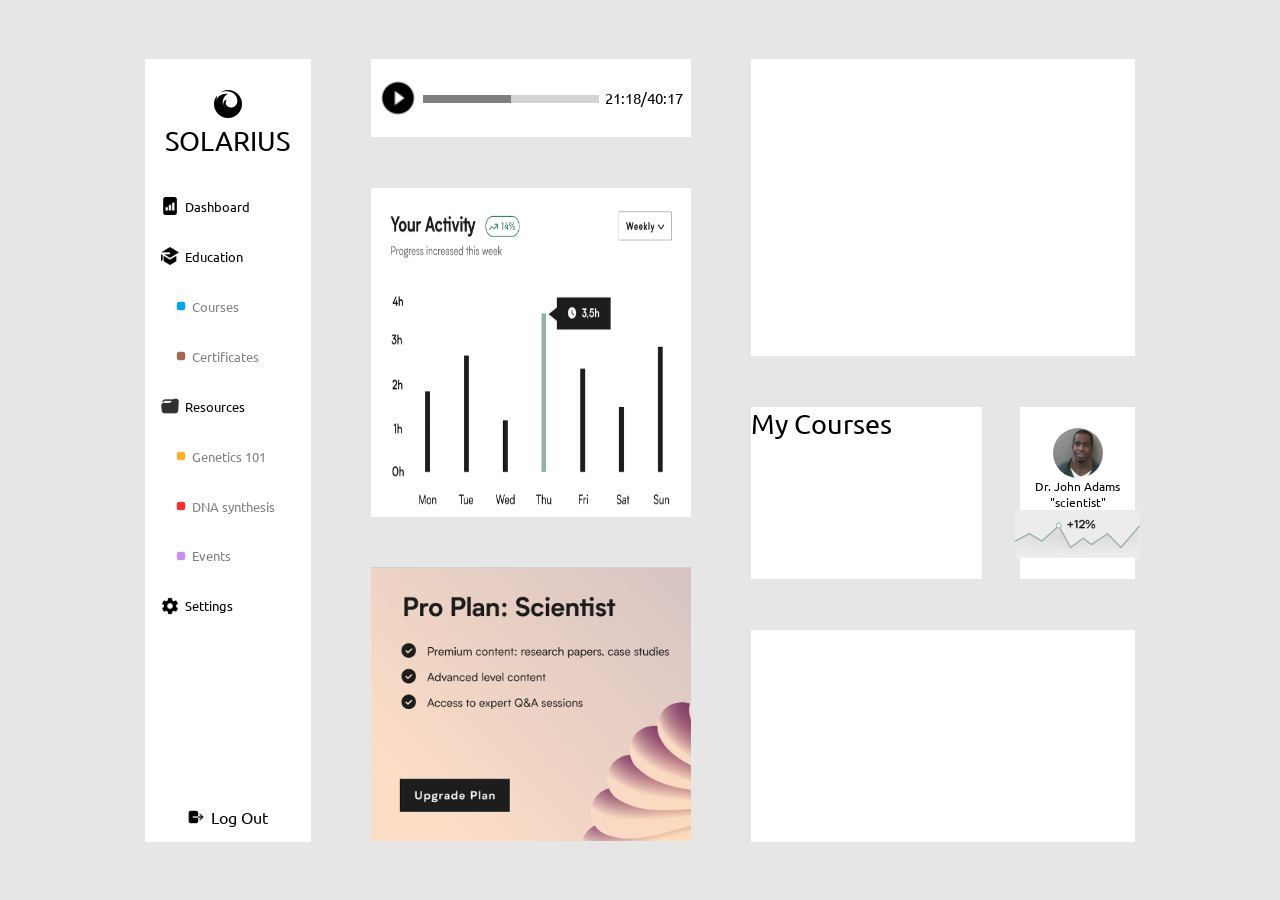
==== team.html @ 65186cd3 "finished the pfp" ====
<!DOCTYPE html>
<html lang="en">
    <head>
        <link href="teams.css" rel="stylesheet" type="text/css">
        <link rel="preconnect" href="https://fonts.googleapis.com">
        <link rel="preconnect" href="https://fonts.gstatic.com" crossorigin>
        <link href="https://fonts.googleapis.com/css2?family=Noto+Sans:wght@900&family=Signika:wght@700&family=Ubuntu:wght@500&display=swap" rel="stylesheet">
    </head>
    <body>
        <!--hi taylyn-->
        <div class="nav">
            <div class="company">
                <div class="logo"><img src="images/Ionic-Ionicons-Logo-firefox.32.png" alt="complogo"></div>
                <span class="title">SOLARIUS</span>
            </div>
            <div class="links">
                <a class="dashy" class="selected"><img class="icon" src="images/Bootstrap-Bootstrap-Bootstrap-file-bar-graph-fill.24.png" alt="graph">Dashboard</a>
                <a class="dashy"> <img class="icon" src="images/Steve-Zondicons-Education.24.png" alt="Education">Education</a>
                <a> <img class="coloricon" src="images/Microsoft-Fluentui-Emoji-Flat-Blue-Square-Flat.16.png" alt="square">Courses</a>
                <a> <img class="coloricon" src="images/Microsoft-Fluentui-Emoji-Flat-Brown-Square-Flat.16.png" alt="brown">Certificates</a>
                <a class="dashy"> <img class="icon" src="images/Custom-Icon-Design-Mono-General-2-Folder.24.png" alt="folder">Resources</a>
                <a> <img class="coloricon" src="images/Microsoft-Fluentui-Emoji-Flat-Yellow-Square-Flat.16.png" alt="yellow">Genetics 101</a>
                <a> <img class="coloricon" src="images/Microsoft-Fluentui-Emoji-Flat-Red-Square-Flat.16.png" alt="red">DNA synthesis</a>
                <a> <img class="coloricon" src="images/Microsoft-Fluentui-Emoji-Flat-Purple-Square-Flat.16.png" alt="purple">Events</a>
                <a class="dashy" id="pageButton" href="settings.html"><img src="images/Ionic-Ionicons-Settings-sharp.24.png" alt="Settings"> Settings</a>
            </div>
            <div class="space"></div>
            <div class="logout"><a> <img src="images/Ionic-Ionicons-Log-out.24.png" alt="log out">Log Out</a></div>
        </div>
        <div class="middle home">
            <div class="music">
                <img src="images/Pictogrammers-Material-Play-circle.32.png" alt="play button">
                <div class="musicbar">
                    <div class="totalplay"></div>
                    <div class="playbar"></div>
                </div>
                <span>21:18/40:17</span>
            </div>
            <div class="activity"></div>
            <div class="proplan"></div>
        </div>
        <div class="last homeE">
            <div class="principles"></div>
            <div class="row">
                <div class="course">
                    <div class="top"><span class="title">My Courses</span><span></span></div>
                    <div class="bars"></div>
                    <div class="inputs"></div>
                </div>
                <div class="scientist">
                    <img class="pfp" src="images/mugshot.jpg" alt="cool pfp">
                    <span>Dr. John Adams</span>
                    <span>"scientist"</span>
                    <img class="stocks" src="images/snipping.png" alt="12%">
                </div>
            </div>
            <div class="blog"></div>
        </div>
        <script src="main.js"></script>
    </body>
</html>
---- teams.css ----
.last, .music, .middle, .nav {
  display: flex;
  flex-direction: column;
  align-items: center;
}

a, span {
  font-family: "Noto Sans", sans-serif;
  font-family: "Signika", sans-serif;
  font-family: "Ubuntu", sans-serif;
}

.company {
  display: flex;
  justify-content: center;
  flex-direction: column;
  text-align: center;
}

html, body, head {
  padding: 0;
  margin: 0;
  border: 0;
}

body {
  height: 100vh;
  background-color: rgb(230, 230, 230);
  display: flex;
  justify-content: center;
  align-items: center;
}

.nav {
  width: 13%;
  height: 87vh;
  margin: 30px;
  background-color: white;
  justify-content: space-between;
  flex-wrap: nowrap;
}

.company {
  flex-grow: 2;
  margin: 18% 0;
}

.links {
  height: 80%;
  width: 90%;
  display: flex;
  flex-wrap: wrap;
  justify-content: center;
}
.links a {
  width: 70%;
  color: gray;
  font-size: 13px;
  background-color: white;
  height: 4vh;
  display: flex;
  align-items: center;
}
.links img {
  width: 18px;
  margin-right: 6px;
}
.links .coloricon {
  width: 10px;
  border-radius: 100%;
}
.links .dashy {
  width: 90%;
  color: black;
}

.links a:hover {
  background-color: rgb(240, 240, 240);
}

.selected {
  background-color: rgb(240, 240, 240);
}

.space {
  height: 30%;
}

.logout {
  margin-bottom: 15px;
}
.logout img {
  width: 18px;
  margin-right: 6px;
}
.logout a {
  display: flex;
  align-items: center;
}

.middle {
  width: 25%;
  height: 87vh;
  margin: 30px;
  justify-content: space-between;
  position: relative;
}

.music {
  background-color: white;
  height: 10%;
  width: 100%;
  flex-direction: row;
  justify-content: space-between;
  align-items: center;
}
.music img {
  width: 38px;
  margin-left: 8px;
}
.music span {
  margin-right: 8px;
  font-size: 15px;
}
.music .musicbar {
  width: 55%;
}
.music .musicbar .playbar {
  background-color: gray;
  width: 50%;
  height: 8px;
  position: relative;
  bottom: 3px;
}
.music .musicbar .totalplay {
  background-color: lightgray;
  width: 100%;
  height: 8px;
  position: relative;
  top: 5px;
}

.activity {
  background-color: white;
  height: 42%;
  width: 100%;
  background-image: url(images/activitygraph4.png);
  background-size: 100% 103%;
}

.proplan {
  background-color: white;
  height: 35%;
  width: 100%;
  background-image: url(images/pro2.png);
  background-size: cover;
}

.last {
  width: 30%;
  height: 87vh;
  margin: 30px;
  justify-content: space-between;
}

.title {
  font-size: 27px;
}

.principles {
  background-color: white;
  width: 100%;
  height: 38%;
}

.row {
  width: 100%;
  height: 22%;
  display: flex;
  justify-content: space-between;
}
.row .course {
  background-color: white;
  width: 60%;
  height: 100%;
}
.row .scientist {
  display: flex;
  justify-content: center;
  align-items: center;
  flex-direction: column;
  background-color: white;
  width: 30%;
  height: 100%;
}
.row .scientist span {
  font-size: 12px;
}
.row .scientist .pfp {
  width: 50px;
  height: 50px;
  border-radius: 100%;
}
.row .scientist .stocks {
  width: 125px;
}

.blog {
  background-color: white;
  width: 100%;
  height: 27%;
}

a {
  text-decoration: none;
}

.greeaa {
  background-color: aquamarine;
}/*# sourceMappingURL=teams.css.map */
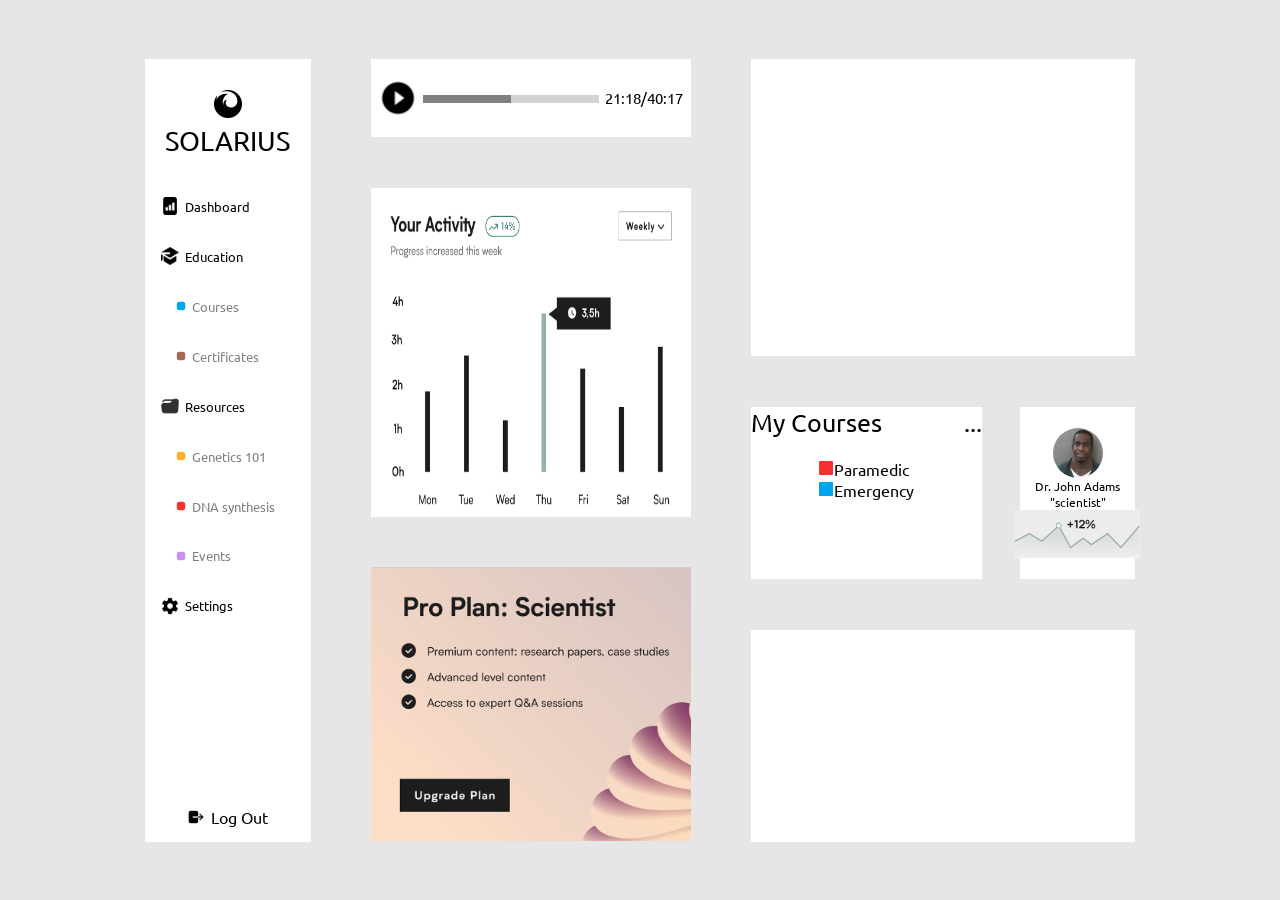
==== commit e38e904a: "Merge branch 'main' of https://github.com/LincolnAtkinson/teams" ====
--- a/team.html
+++ b/team.html
@@ -43,8 +43,11 @@
             <div class="principles"></div>
             <div class="row">
                 <div class="course">
-                    <div class="top"><span class="title">My Courses</span><span></span></div>
-                    <div class="bars"></div>
+                    <div class="top"><span class="title">My Courses</span><span class="title">...</span></div>
+                    <div class="bars">
+                        <div><img class="coloricon" src="images/Microsoft-Fluentui-Emoji-Flat-Red-Square-Flat.16.png" alt="red"><span>Paramedic</span><div class="redBar"></div></div>
+                        <div><img class="coloricon" src="images/Microsoft-Fluentui-Emoji-Flat-Blue-Square-Flat.16.png" alt="square"><span>Emergency</span><div class="greenBar"></div></div>
+                    </div>
                     <div class="inputs"></div>
                 </div>
                 <div class="scientist">
--- a/teams.css
+++ b/teams.css
@@ -1,4 +1,4 @@
-.last, .music, .middle, .nav {
+.course, .last, .music, .middle, .nav {
   display: flex;
   flex-direction: column;
   align-items: center;
@@ -217,4 +217,19 @@
 
 .greeaa {
   background-color: aquamarine;
+}
+
+.top {
+  display: flex;
+  justify-content: space-between;
+  height: 30%;
+  width: 100%;
+}
+.top span {
+  font-size: 25px;
+  height: 100%;
+}
+.top .dots {
+  display: flex;
+  align-items: center;
 }/*# sourceMappingURL=teams.css.map */
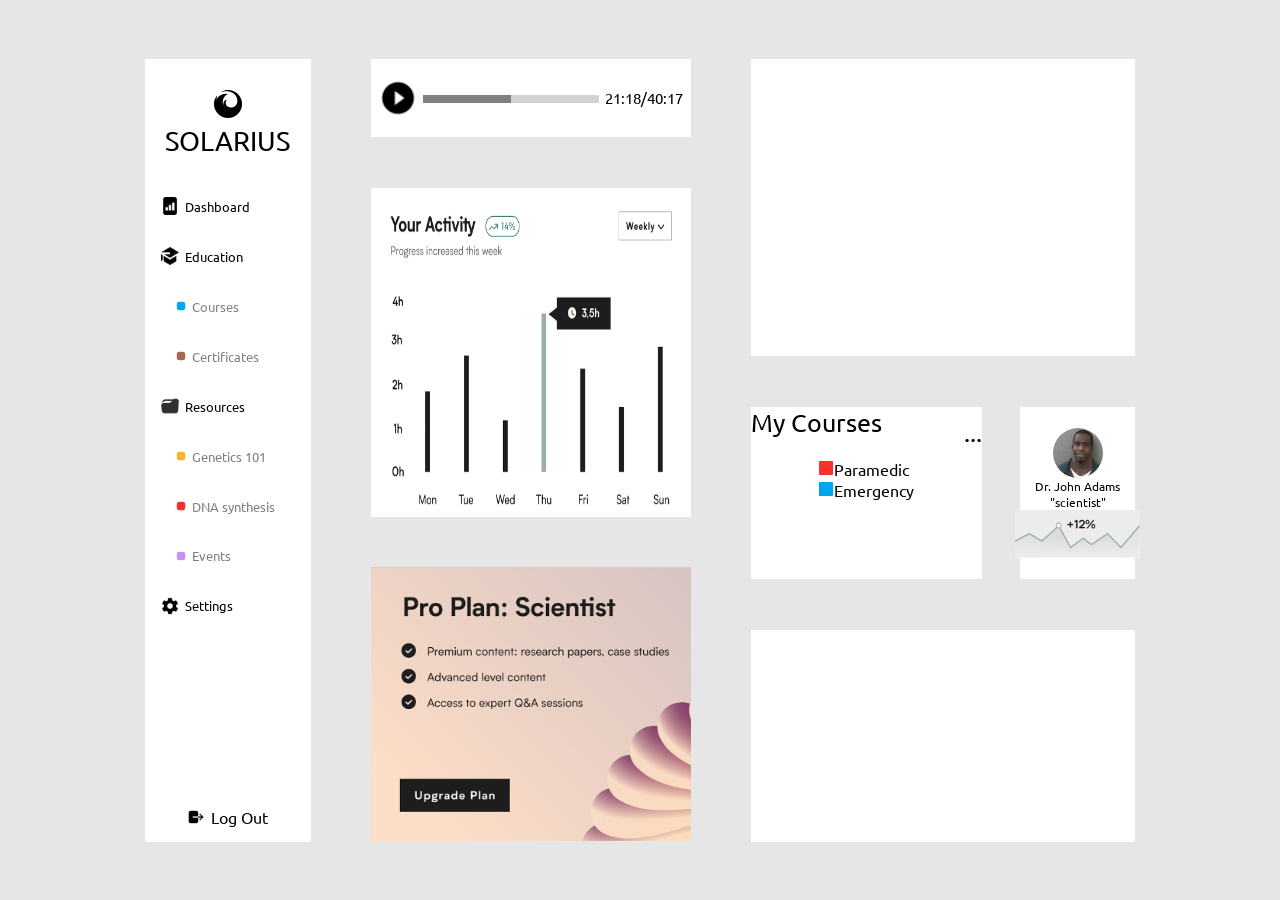
==== commit 7ffd168a: "merggg" ====
--- a/team.html
+++ b/team.html
@@ -43,7 +43,7 @@
             <div class="principles"></div>
             <div class="row">
                 <div class="course">
-                    <div class="top"><span class="title">My Courses</span><span class="title">...</span></div>
+                    <div class="top"><span class="title">My Courses</span><span class="title dots">...</span></div>
                     <div class="bars">
                         <div><img class="coloricon" src="images/Microsoft-Fluentui-Emoji-Flat-Red-Square-Flat.16.png" alt="red"><span>Paramedic</span><div class="redBar"></div></div>
                         <div><img class="coloricon" src="images/Microsoft-Fluentui-Emoji-Flat-Blue-Square-Flat.16.png" alt="square"><span>Emergency</span><div class="greenBar"></div></div>
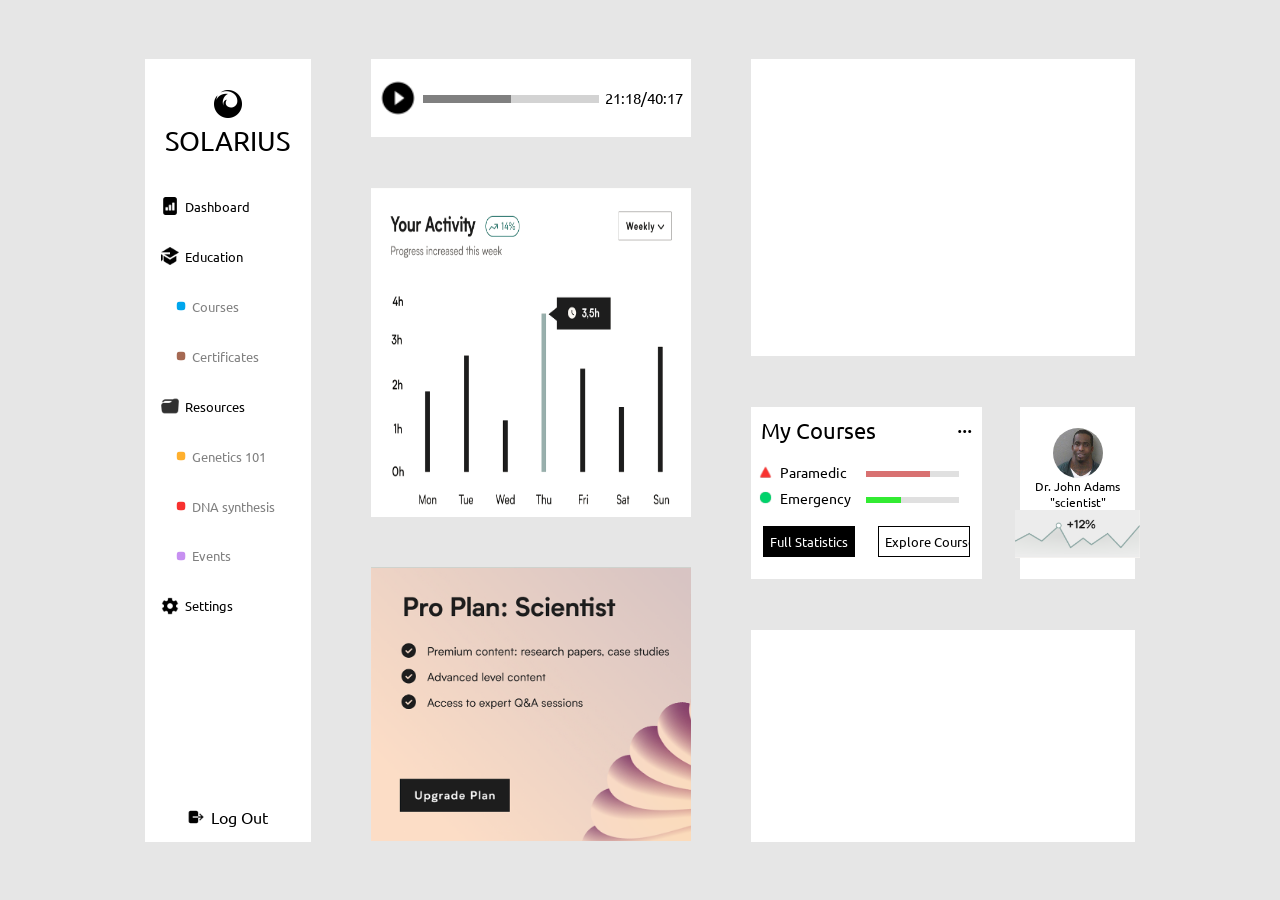
==== commit c581dbc1: "finscours" ====
--- a/team.html
+++ b/team.html
@@ -43,12 +43,33 @@
             <div class="principles"></div>
             <div class="row">
                 <div class="course">
-                    <div class="top"><span class="title">My Courses</span><span class="title dots">...</span></div>
+                    <div class="top"><span class="title">My Courses</span><span class="title dott">...</span></div>
                     <div class="bars">
-                        <div><img class="coloricon" src="images/Microsoft-Fluentui-Emoji-Flat-Red-Square-Flat.16.png" alt="red"><span>Paramedic</span><div class="redBar"></div></div>
-                        <div><img class="coloricon" src="images/Microsoft-Fluentui-Emoji-Flat-Blue-Square-Flat.16.png" alt="square"><span>Emergency</span><div class="greenBar"></div></div>
+                        <div class="child">
+                            <div class="words">
+                                <img class="Rtrgle" src="images/biggerTriangle.png" alt="red">
+                                <span>Paramedic</span>
+                            </div>
+                            <div class="lines">
+                               <div class="redBar"></div>
+                                <div class="BredBar"></div> 
+                            </div>
+                        </div>
+                        <div class="child">
+                            <div class="words">
+                                <img class="squarea" src="images/greencircle.png" alt="square">
+                                <span>Emergency</span>
+                            </div>
+                            <div class="lines">
+                                <div class="greenBar"></div>
+                                <div class="BgreenBar"></div>
+                            </div>
+                        </div>
                     </div>
-                    <div class="inputs"></div>
+                    <div class="inputs">
+                        <input class="Bbutton" type="button" value="Full Statistics">
+                        <input class="Wbutton" type="button" value="Explore Courses">
+                    </div>
                 </div>
                 <div class="scientist">
                     <img class="pfp" src="images/mugshot.jpg" alt="cool pfp">
--- a/teams.css
+++ b/teams.css
@@ -4,7 +4,7 @@
   align-items: center;
 }
 
-a, span {
+.inputs input, a, span {
   font-family: "Noto Sans", sans-serif;
   font-family: "Signika", sans-serif;
   font-family: "Ubuntu", sans-serif;
@@ -226,10 +226,98 @@
   width: 100%;
 }
 .top span {
-  font-size: 25px;
+  font-size: 22px;
+  height: 60%;
+  margin: 10px;
+}
+.top .dott {
+  display: flex;
+  align-items: center;
+  margin: 2px 10px;
+}
+
+.bars {
+  width: 100%;
+  display: flex;
+  flex-direction: column;
+}
+.bars .child {
+  display: flex;
+  align-items: center;
+  justify-content: space-between;
   height: 100%;
-}
-.top .dots {
-  display: flex;
-  align-items: center;
+  margin: 4px 0px;
+}
+.bars .child .words {
+  display: flex;
+  align-items: center;
+}
+.bars .child .words span {
+  font-size: 14px;
+}
+.bars .child .words img {
+  margin: 0px 8px;
+}
+.bars .child .words .squarea {
+  width: 13px;
+  height: 13px;
+}
+.bars .child .words .Rtrgle {
+  width: 13px;
+  height: 13px;
+}
+.bars .child .lines {
+  height: 10%;
+  width: 50%;
+}
+.bars .child .lines .redBar {
+  width: 55%;
+  height: 6px;
+  background-color: rgb(216, 113, 113);
+  position: relative;
+  z-index: 1;
+}
+.bars .child .lines .greenBar {
+  width: 30%;
+  height: 6px;
+  background-color: rgb(50, 235, 50);
+  position: relative;
+  z-index: 1;
+}
+.bars .child .lines .BredBar {
+  width: 80%;
+  height: 6px;
+  background-color: rgb(224, 224, 224);
+  position: relative;
+  bottom: 6px;
+}
+.bars .child .lines .BgreenBar {
+  width: 80%;
+  height: 6px;
+  background-color: rgb(224, 224, 224);
+  position: relative;
+  bottom: 6px;
+}
+
+.inputs {
+  height: 30%;
+  width: 100%;
+  display: flex;
+  justify-content: space-around;
+  align-items: center;
+}
+.inputs input {
+  margin-top: 10px;
+  width: 40%;
+  height: 60%;
+}
+.inputs .Bbutton {
+  background-color: black;
+  color: white;
+  border: 0px solid black;
+}
+.inputs .Wbutton {
+  background-color: white;
+  color: black;
+  border: 1px solid black;
 }/*# sourceMappingURL=teams.css.map */
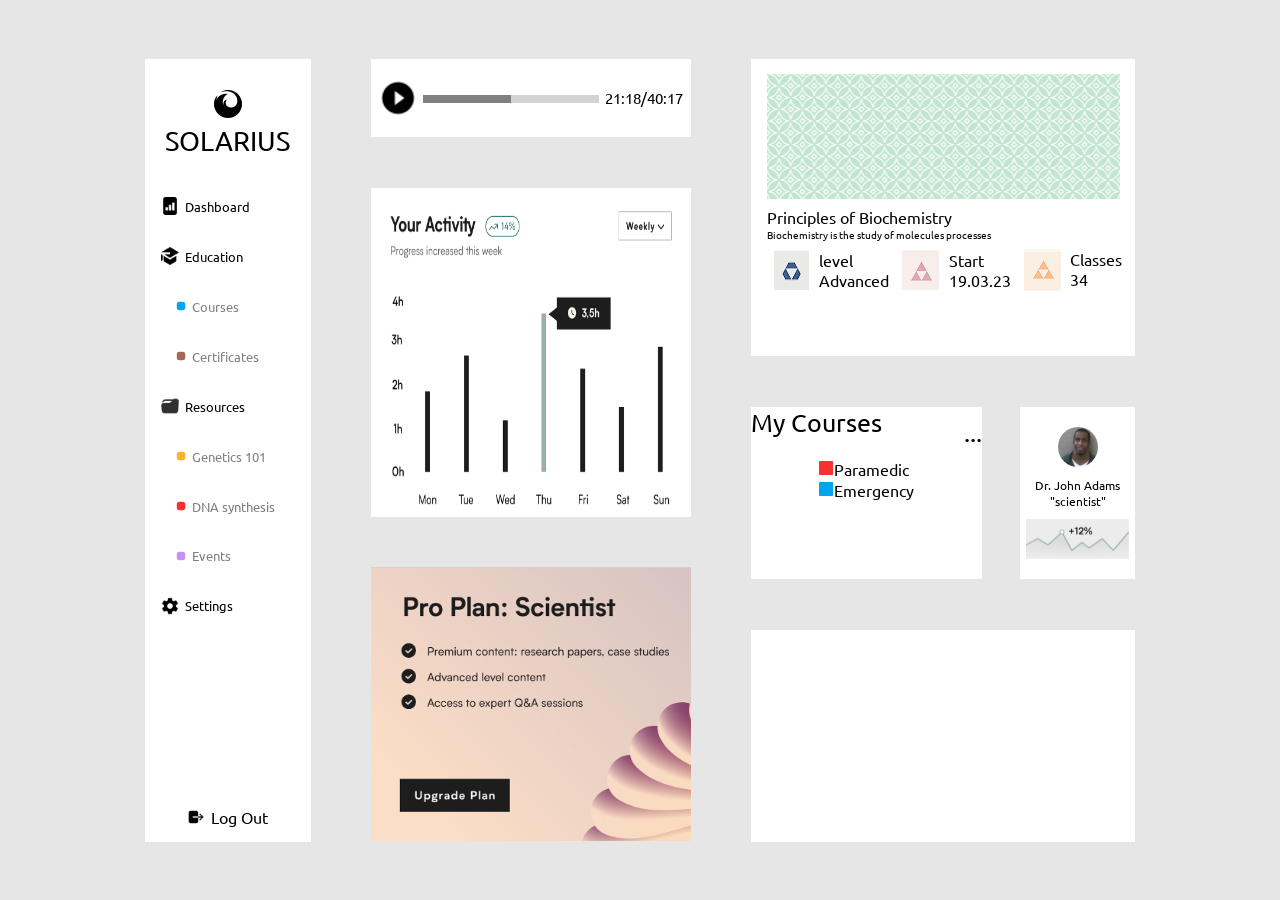
==== commit 01816685: "principles" ====
--- a/team.html
+++ b/team.html
@@ -40,36 +40,38 @@
             <div class="proplan"></div>
         </div>
         <div class="last homeE">
-            <div class="principles"></div>
+            <div class="principles">
+                <div class="container">
+                    
+                </div>
+                <div class="text">
+                    <span>Principles of Biochemistry</span>
+                    <span>Biochemistry is the study of molecules processes</span>
+                </div>
+                <div class="level">
+                    <div class="advanced">
+                        <img src="images/advanced.png" alt=""> 
+                        <div><span>level</span> <span>Advanced</span></div>
+                    </div>
+                    <div class="start">
+                        <img src="images/start.png" alt=" start">
+                        <div><span>Start</span><span>19.03.23</span></div> 
+                    </div> 
+                    <div class="classes">
+                        <img src="images/class.png" alt="classes">
+                        <div><span>Classes</span><span>34</span></div> 
+                    </div>
+                </div>
+                
+            </div>
             <div class="row">
                 <div class="course">
-                    <div class="top"><span class="title">My Courses</span><span class="title dott">...</span></div>
+                    <div class="top"><span class="title">My Courses</span><span class="title dots">...</span></div>
                     <div class="bars">
-                        <div class="child">
-                            <div class="words">
-                                <img class="Rtrgle" src="images/biggerTriangle.png" alt="red">
-                                <span>Paramedic</span>
-                            </div>
-                            <div class="lines">
-                               <div class="redBar"></div>
-                                <div class="BredBar"></div> 
-                            </div>
-                        </div>
-                        <div class="child">
-                            <div class="words">
-                                <img class="squarea" src="images/greencircle.png" alt="square">
-                                <span>Emergency</span>
-                            </div>
-                            <div class="lines">
-                                <div class="greenBar"></div>
-                                <div class="BgreenBar"></div>
-                            </div>
-                        </div>
+                        <div><img class="coloricon" src="images/Microsoft-Fluentui-Emoji-Flat-Red-Square-Flat.16.png" alt="red"><span>Paramedic</span><div class="redBar"></div></div>
+                        <div><img class="coloricon" src="images/Microsoft-Fluentui-Emoji-Flat-Blue-Square-Flat.16.png" alt="square"><span>Emergency</span><div class="greenBar"></div></div>
                     </div>
-                    <div class="inputs">
-                        <input class="Bbutton" type="button" value="Full Statistics">
-                        <input class="Wbutton" type="button" value="Explore Courses">
-                    </div>
+                    <div class="inputs"></div>
                 </div>
                 <div class="scientist">
                     <img class="pfp" src="images/mugshot.jpg" alt="cool pfp">
--- a/teams.css
+++ b/teams.css
@@ -1,10 +1,10 @@
-.course, .last, .music, .middle, .nav {
-  display: flex;
-  flex-direction: column;
-  align-items: center;
-}
-
-.inputs input, a, span {
+.course, .level, .principles .container, .last, .music, .middle, .nav {
+  display: flex;
+  flex-direction: column;
+  align-items: center;
+}
+
+a, span {
   font-family: "Noto Sans", sans-serif;
   font-family: "Signika", sans-serif;
   font-family: "Ubuntu", sans-serif;
@@ -171,6 +171,50 @@
   background-color: white;
   width: 100%;
   height: 38%;
+  display: flex;
+  flex-direction: column;
+}
+.principles .container {
+  width: 92%;
+  height: 125px;
+  margin: 4% 4% 0% 4%;
+  background: red url("images/more-leaves-on-green.png") top center repeat;
+  opacity: 50%;
+}
+.principles span {
+  display: flex;
+}
+
+.text {
+  margin: 2% 4%;
+  display: flex;
+  flex-direction: column;
+}
+.text :nth-child(2) {
+  font-size: 10px;
+}
+
+.level {
+  flex-direction: row;
+  justify-content: space-evenly;
+}
+.level .advanced {
+  display: flex;
+}
+.level .advanced :first-child {
+  margin-right: 10%;
+}
+.level .start {
+  display: flex;
+}
+.level .start :first-child {
+  margin-right: 10%;
+}
+.level .classes {
+  display: flex;
+}
+.level .classes :first-child {
+  margin-right: 10%;
 }
 
 .row {
@@ -197,12 +241,14 @@
   font-size: 12px;
 }
 .row .scientist .pfp {
-  width: 50px;
-  height: 50px;
+  width: 40px;
+  height: 40px;
   border-radius: 100%;
+  margin-bottom: 10px;
 }
 .row .scientist .stocks {
-  width: 125px;
+  width: 90%;
+  margin-top: 10px;
 }
 
 .blog {
@@ -226,98 +272,10 @@
   width: 100%;
 }
 .top span {
-  font-size: 22px;
-  height: 60%;
-  margin: 10px;
-}
-.top .dott {
-  display: flex;
-  align-items: center;
-  margin: 2px 10px;
-}
-
-.bars {
-  width: 100%;
-  display: flex;
-  flex-direction: column;
-}
-.bars .child {
-  display: flex;
-  align-items: center;
-  justify-content: space-between;
+  font-size: 25px;
   height: 100%;
-  margin: 4px 0px;
-}
-.bars .child .words {
-  display: flex;
-  align-items: center;
-}
-.bars .child .words span {
-  font-size: 14px;
-}
-.bars .child .words img {
-  margin: 0px 8px;
-}
-.bars .child .words .squarea {
-  width: 13px;
-  height: 13px;
-}
-.bars .child .words .Rtrgle {
-  width: 13px;
-  height: 13px;
-}
-.bars .child .lines {
-  height: 10%;
-  width: 50%;
-}
-.bars .child .lines .redBar {
-  width: 55%;
-  height: 6px;
-  background-color: rgb(216, 113, 113);
-  position: relative;
-  z-index: 1;
-}
-.bars .child .lines .greenBar {
-  width: 30%;
-  height: 6px;
-  background-color: rgb(50, 235, 50);
-  position: relative;
-  z-index: 1;
-}
-.bars .child .lines .BredBar {
-  width: 80%;
-  height: 6px;
-  background-color: rgb(224, 224, 224);
-  position: relative;
-  bottom: 6px;
-}
-.bars .child .lines .BgreenBar {
-  width: 80%;
-  height: 6px;
-  background-color: rgb(224, 224, 224);
-  position: relative;
-  bottom: 6px;
-}
-
-.inputs {
-  height: 30%;
-  width: 100%;
-  display: flex;
-  justify-content: space-around;
-  align-items: center;
-}
-.inputs input {
-  margin-top: 10px;
-  width: 40%;
-  height: 60%;
-}
-.inputs .Bbutton {
-  background-color: black;
-  color: white;
-  border: 0px solid black;
-}
-.inputs .Wbutton {
-  background-color: white;
-  color: black;
-  border: 1px solid black;
+}
+.top .dots {
+  display: flex;
+  align-items: center;
 }/*# sourceMappingURL=teams.css.map */
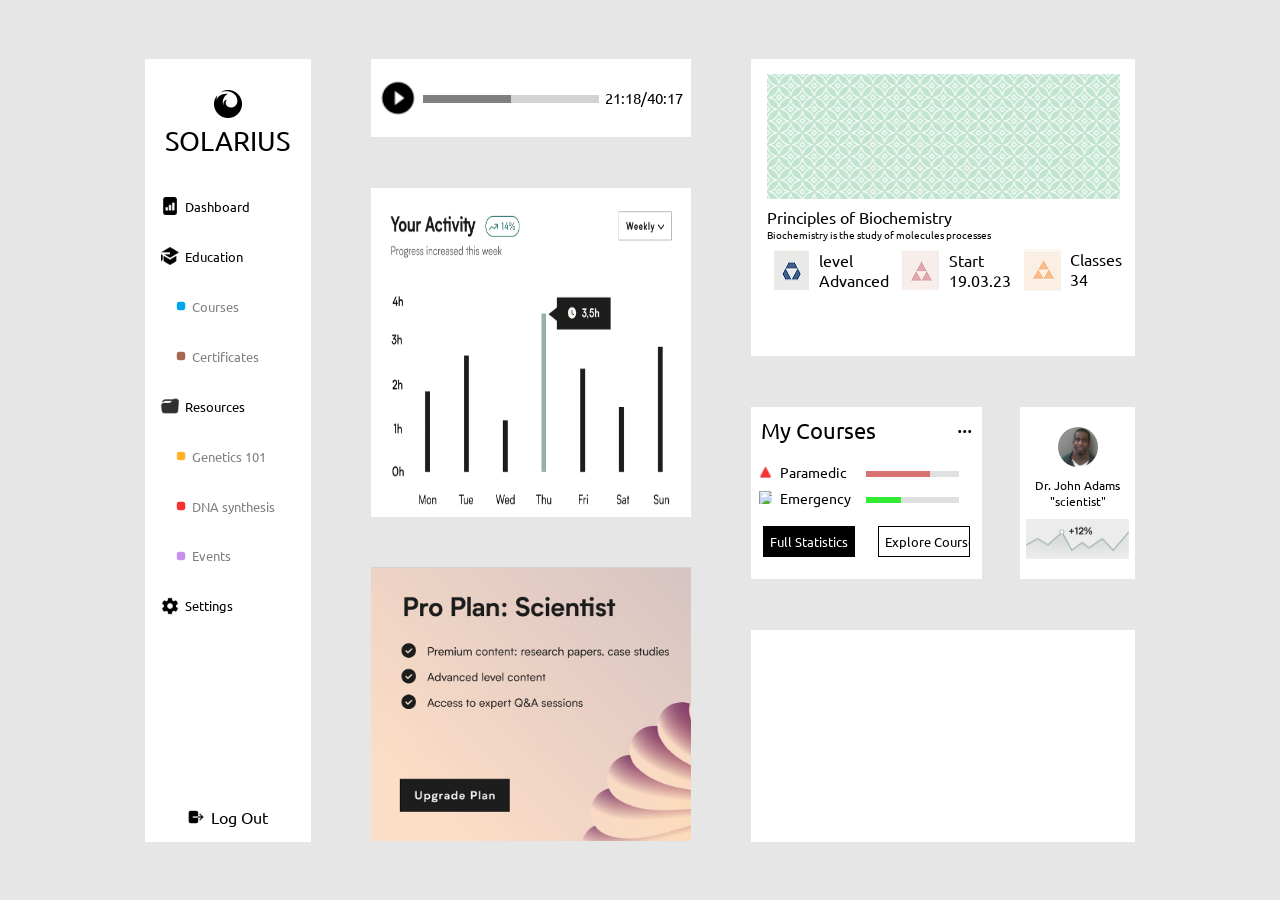
==== commit c533f095: "Merge branch 'main' of https://github.com/LincolnAtkinson/teams" ====
--- a/team.html
+++ b/team.html
@@ -66,12 +66,33 @@
             </div>
             <div class="row">
                 <div class="course">
-                    <div class="top"><span class="title">My Courses</span><span class="title dots">...</span></div>
+                    <div class="top"><span class="title">My Courses</span><span class="title dott">...</span></div>
                     <div class="bars">
-                        <div><img class="coloricon" src="images/Microsoft-Fluentui-Emoji-Flat-Red-Square-Flat.16.png" alt="red"><span>Paramedic</span><div class="redBar"></div></div>
-                        <div><img class="coloricon" src="images/Microsoft-Fluentui-Emoji-Flat-Blue-Square-Flat.16.png" alt="square"><span>Emergency</span><div class="greenBar"></div></div>
+                        <div class="child">
+                            <div class="words">
+                                <img class="Rtrgle" src="images/biggerTriangle.png" alt="red">
+                                <span>Paramedic</span>
+                            </div>
+                            <div class="lines">
+                               <div class="redBar"></div>
+                                <div class="BredBar"></div> 
+                            </div>
+                        </div>
+                        <div class="child">
+                            <div class="words">
+                                <img class="squarea" src="images/greencircle.png" alt="square">
+                                <span>Emergency</span>
+                            </div>
+                            <div class="lines">
+                                <div class="greenBar"></div>
+                                <div class="BgreenBar"></div>
+                            </div>
+                        </div>
                     </div>
-                    <div class="inputs"></div>
+                    <div class="inputs">
+                        <input class="Bbutton" type="button" value="Full Statistics">
+                        <input class="Wbutton" type="button" value="Explore Courses">
+                    </div>
                 </div>
                 <div class="scientist">
                     <img class="pfp" src="images/mugshot.jpg" alt="cool pfp">
--- a/teams.css
+++ b/teams.css
@@ -4,7 +4,7 @@
   align-items: center;
 }
 
-a, span {
+.inputs input, a, span {
   font-family: "Noto Sans", sans-serif;
   font-family: "Signika", sans-serif;
   font-family: "Ubuntu", sans-serif;
@@ -272,10 +272,98 @@
   width: 100%;
 }
 .top span {
-  font-size: 25px;
+  font-size: 22px;
+  height: 60%;
+  margin: 10px;
+}
+.top .dott {
+  display: flex;
+  align-items: center;
+  margin: 2px 10px;
+}
+
+.bars {
+  width: 100%;
+  display: flex;
+  flex-direction: column;
+}
+.bars .child {
+  display: flex;
+  align-items: center;
+  justify-content: space-between;
   height: 100%;
-}
-.top .dots {
-  display: flex;
-  align-items: center;
+  margin: 4px 0px;
+}
+.bars .child .words {
+  display: flex;
+  align-items: center;
+}
+.bars .child .words span {
+  font-size: 14px;
+}
+.bars .child .words img {
+  margin: 0px 8px;
+}
+.bars .child .words .squarea {
+  width: 13px;
+  height: 13px;
+}
+.bars .child .words .Rtrgle {
+  width: 13px;
+  height: 13px;
+}
+.bars .child .lines {
+  height: 10%;
+  width: 50%;
+}
+.bars .child .lines .redBar {
+  width: 55%;
+  height: 6px;
+  background-color: rgb(216, 113, 113);
+  position: relative;
+  z-index: 1;
+}
+.bars .child .lines .greenBar {
+  width: 30%;
+  height: 6px;
+  background-color: rgb(50, 235, 50);
+  position: relative;
+  z-index: 1;
+}
+.bars .child .lines .BredBar {
+  width: 80%;
+  height: 6px;
+  background-color: rgb(224, 224, 224);
+  position: relative;
+  bottom: 6px;
+}
+.bars .child .lines .BgreenBar {
+  width: 80%;
+  height: 6px;
+  background-color: rgb(224, 224, 224);
+  position: relative;
+  bottom: 6px;
+}
+
+.inputs {
+  height: 30%;
+  width: 100%;
+  display: flex;
+  justify-content: space-around;
+  align-items: center;
+}
+.inputs input {
+  margin-top: 10px;
+  width: 40%;
+  height: 60%;
+}
+.inputs .Bbutton {
+  background-color: black;
+  color: white;
+  border: 0px solid black;
+}
+.inputs .Wbutton {
+  background-color: white;
+  color: black;
+  border: 1px solid black;
 }/*# sourceMappingURL=teams.css.map */
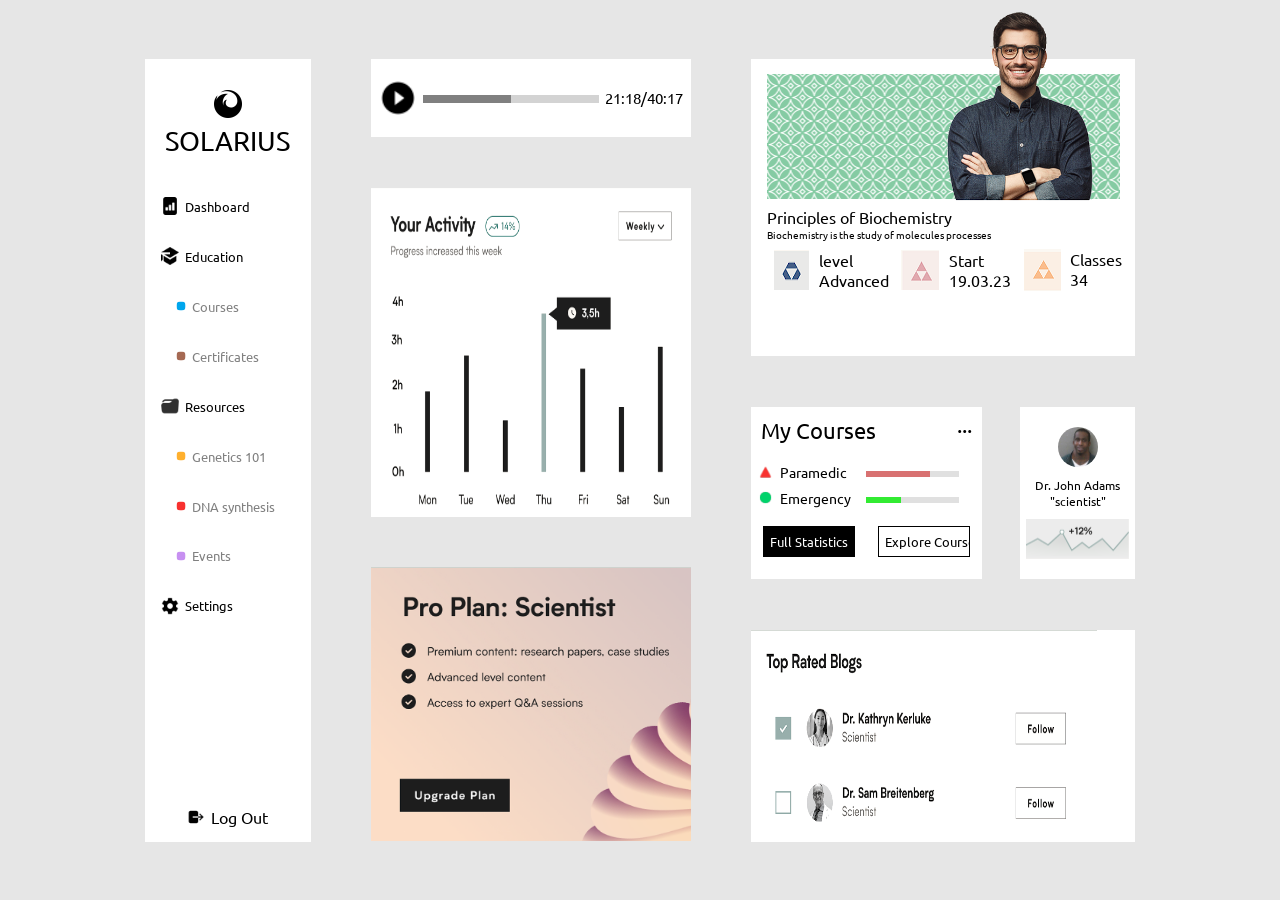
==== commit f1e4084a: "finished dashboard" ====
--- a/team.html
+++ b/team.html
@@ -42,7 +42,7 @@
         <div class="last homeE">
             <div class="principles">
                 <div class="container">
-                    
+                    <img class="headshot" src="images/headshot2.png" alt="">
                 </div>
                 <div class="text">
                     <span>Principles of Biochemistry</span>
@@ -101,7 +101,9 @@
                     <img class="stocks" src="images/snipping.png" alt="12%">
                 </div>
             </div>
-            <div class="blog"></div>
+            <div class="blog">
+                
+            </div>
         </div>
         <script src="main.js"></script>
     </body>
--- a/teams.css
+++ b/teams.css
@@ -179,7 +179,12 @@
   height: 125px;
   margin: 4% 4% 0% 4%;
   background: red url("images/more-leaves-on-green.png") top center repeat;
-  opacity: 50%;
+}
+.principles .headshot {
+  width: 150px;
+  margin: 0 5px 0px 45%;
+  position: relative;
+  bottom: 65px;
 }
 .principles span {
   display: flex;
@@ -255,6 +260,9 @@
   background-color: white;
   width: 100%;
   height: 27%;
+  background-image: url(images/blogs.png);
+  background-size: 90% 103%;
+  background-repeat: no-repeat;
 }
 
 a {
@@ -366,4 +374,10 @@
   background-color: white;
   color: black;
   border: 1px solid black;
+}
+.inputs .Bbutton:hover {
+  color: lightgray;
+}
+.inputs .Wbutton:hover {
+  color: gray;
 }/*# sourceMappingURL=teams.css.map */
